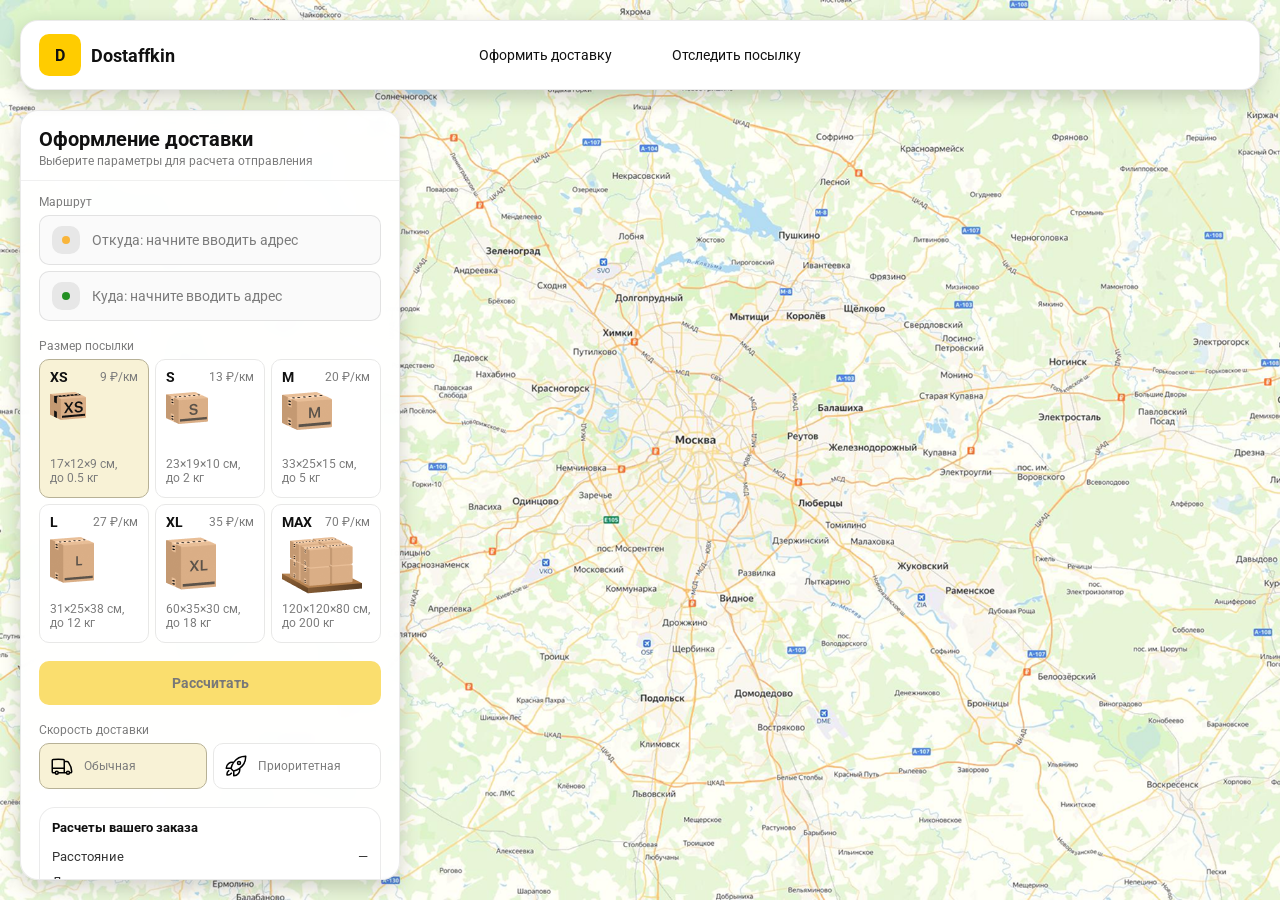
==== order.html @ ed42c5ac "Add files via upload" ====
<!doctype html>
<html lang="ru">

<head>
    <meta charset="utf-8" />
    <meta name="viewport" content="width=device-width,initial-scale=1,maximum-scale=1,user-scalable=0" />
    <title>Оформление доставки</title>

    <link rel="stylesheet" href="styles/base.css" />
    <link rel="stylesheet" href="styles/base_adaptive.css" />

    <link rel="stylesheet" href="styles/order.css" />
    <link rel="stylesheet" href="styles/order_adaptive.css" />
</head>

<body>
    <div id="map"></div>
    <header class="header">
        <a class="header-brand" href="./index.html">
            <div class="header-logo">D</div>
            <div class="header-title">Dostaffkin</div>
        </a>
        <nav class="header-menu">
            <a class="header-link" href="./order.html">Оформить <span>доставку</span></a>
            <a class="header-link" href="./track.html">Отследить <span>посылку</span></a>
        </nav>
    </header>

    <aside class="main" id="sidebar">
        <div class="main-header">
            <div class="main-title">Оформление доставки</div>
            <div class="main-text">Выберите параметры для расчета отправления</div>
        </div>
        <div class="main-content">
            <div class="main-route">
                <div class="main-block-title">Маршрут</div>
                <div class="main-fields">
                    <div class="main-field" id="fromField">
                        <div class="main-pin"></div>
                        <input id="from" placeholder="Откуда: начните вводить адрес" autocomplete="off" />
                        <div class="main-ac" id="fromAc" role="listbox" aria-label="Подсказки адресов"></div>
                    </div>

                    <div class="main-field" id="toField">
                        <div class="main-pin"></div>
                        <input id="to" placeholder="Куда: начните вводить адрес" autocomplete="off" />
                        <div class="main-ac" id="toAc" role="listbox" aria-label="Подсказки адресов"></div>
                    </div>
                </div>
            </div>
            <div class="main-package">
                <div class="main-block-title">Размер посылки</div>

                <div class="main-sizes">
                    <div class="main-size-card is-active" data-value="xs">
                        <div class="main-size-top">
                            <div class="main-size-label">XS</div>
                            <div class="main-size-rate">9 ₽/км</div>
                        </div>
                        <div class="main-size-media">
                            <img src="images/sizes/xs.png" alt="Короб XS" />
                        </div>
                        <div class="main-size-description">17×12×9 см,<br>до 0.5 кг</div>
                    </div>

                    <div class="main-size-card" data-value="s">
                        <div class="main-size-top">
                            <div class="main-size-label">S</div>
                            <div class="main-size-rate">13 ₽/км</div>
                        </div>
                        <div class="main-size-media">
                            <img src="images/sizes/s.png" alt="Короб S" />
                        </div>
                        <div class="main-size-description">23×19×10 см,<br>до 2 кг</div>
                    </div>

                    <div class="main-size-card" data-value="m">
                        <div class="main-size-top">
                            <div class="main-size-label">M</div>
                            <div class="main-size-rate">20 ₽/км</div>
                        </div>
                        <div class="main-size-media">
                            <img src="images/sizes/m.png" alt="Короб M" />
                        </div>
                        <div class="main-size-description">33×25×15 см,<br>до 5 кг</div>
                    </div>

                    <div class="main-size-card" data-value="l">
                        <div class="main-size-top">
                            <div class="main-size-label">L</div>
                            <div class="main-size-rate">27 ₽/км</div>
                        </div>
                        <div class="main-size-media">
                            <img src="images/sizes/l.png" alt="Короб L" />
                        </div>
                        <div class="main-size-description">31×25×38 см,<br>до 12 кг</div>
                    </div>

                    <div class="main-size-card" data-value="xl">
                        <div class="main-size-top">
                            <div class="main-size-label">XL</div>
                            <div class="main-size-rate">35 ₽/км</div>
                        </div>
                        <div class="main-size-media">
                            <img src="images/sizes/xl.png" alt="Короб XL" />
                        </div>
                        <div class="main-size-description">60×35×30 см,<br>до 18 кг</div>
                    </div>

                    <div class="main-size-card" data-value="max">
                        <div class="main-size-top">
                            <div class="main-size-label">MAX</div>
                            <div class="main-size-rate">70 ₽/км</div>
                        </div>
                        <div class="main-size-media main-size-media-palleta">
                            <img src="images/sizes/max.png" alt="Паллета" />
                        </div>
                        <div class="main-size-description">120×120×80 см,<br>до 200 кг</div>
                    </div>
                </div>
            </div>
            <div class="main-calculate-block">
                <button id="calc" class="button calculate-button" type="button" disabled>Рассчитать</button>
            </div>
            <div class="main-speed">
                <div class="main-block-title">Скорость доставки</div>

                <div class="main-speeds">
                    <div class="main-speed-card is-active" data-value="regular">
                        <img class="main-speed-media" src="images/icons/regular.svg" alt="Regular" />
                        <div class="main-speed-description">Обычная</div>
                    </div>
                    <div class="main-speed-card" data-value="fast">
                        <img class="main-speed-media" src="images/icons/fast.svg" alt="Fast" />
                        <div class="main-speed-description">Приоритетная</div>  
                    </div>

                </div>
            </div>
            <div class="main-result" id="result">
                <div class="main-result-title">Расчеты вашего заказа</div>
                <div class="main-result-lines">
                    <div class="main-result-line"><span>Расстояние</span><span id="distanceValue">—</span></div>
                    <div class="main-result-line"><span>Доставим через</span><span id="durationValue">—</span></div>
                    <div class="main-result-line"><span>Тариф</span><span id="rateValue">—</span></div>
                </div>
                <div class="main-price">
                    <div class="main-price-label">Итого</div>
                    <div class="main-price-value" id="totalValue">—</div>
                </div>
            </div>
            <div class="main-order-box">
                <div class="main-order-form" id="orderForm">
                    <div class="main-order-title">Оформление доставки</div>
                    <div class="main-block-info-row">
                        <div class="main-block-title">Контакты</div>
                        <div class="order-fields">
                            <div class="main-field">
                                <input id="customerName" placeholder="Ваше имя" autocomplete="off" />
                            </div>
                            <div class="main-field">
                                <input id="customerPhone" placeholder="Ваш телефон" autocomplete="off"
                                    inputmode="tel" />
                            </div>
                        </div>
                    </div>
                    <div class="main-block-info-row extra-info">
                        <div class="main-block-title">Дополнительная информация</div>
                        <div class="main-field textarea">
                            <textarea id="comment" placeholder="Детали доставки и комментарии"></textarea>
                        </div>
                    </div>
                    <button id="submit" class="button main-submit-request" type="button" disabled>Отправить
                        заявку
                    </button>
                </div>

                <div class="main-order-success" id="orderSuccess">
                    <div class="main-success-icon">✓</div>
                    <div class="main-success-title">Заявка отправлена!</div>
                    <div class="main-success-title">Номер отправления – <span id="orderId"></span></div>
                    <div class="main-success-subtitle">Мы скоро свяжемся с вами</div>
                </div>
            </div>
        </div>
    </aside>
</body>

</html>
---- styles/base.css ----
*, *::before, *::after {
    box-sizing: border-box;
}

@font-face {
    font-family: "Roboto";
    src: url("../fonts/Roboto-Regular.ttf");
    font-weight: normal;
}

@font-face {
    font-family: "Roboto";
    src: url("../fonts/Roboto-Bold.ttf");
    font-weight: bold;
}

@font-face {
    font-family: "Roboto";
    src: url("../fonts/Roboto-Medium.ttf");
    font-weight: 500;
}

html, body {
    margin: 0;
    color: #111111;
    font-family: "Roboto", sans-serif;
}

body {
    background: #FDFDFD;
}

.header {
    border-radius: 18px;
    box-shadow: 0 7px 20px 0 #0000002E;
    backdrop-filter: blur(10px);
    background: #ffffff;
    left: 20px;
    border: 1px solid rgba(0, 0, 0, 0.08);
    position: fixed;
    right: 20px;
    top: 20px;
    padding: 14px 18px;
    height: 70px;
    display: flex;
    align-items: center;
    z-index: 6;
}

.header-brand {
    display: flex;
    align-items: center;
    text-decoration: none;
    gap: 10px;
}

.header-logo {
    width: 42px;
    height: 42px;
    border-radius: 10px;
    background: #FFCC00;
    display: grid;
    place-items: center;
    font-weight: bold;
    color: #111;
}

.header-title {
    font-size: 18px;
    font-weight: bold;
    color: #111111;
    text-decoration: none;
}

.header-menu {
    display: flex;
    align-items: center;
    gap: 60px;
    margin: 0;
    position: absolute;
    left: 50%;
    transform: translateX(-50%);
}

.header-link {
    font-size: 14px;
    color: #111111;
    text-decoration: none;
}

.button {
    border: 0;
    outline: none;
    height: 44px;
    border-radius: 10px;
    font-size: 14px;
    font-weight: bold;
    cursor: pointer;
    font-family: inherit;
    transition: transform .08s ease, opacity .12s ease;
    background: #ffcc00;
    color: #111111;
    text-align: center;
    text-decoration: none;
}

.button:hover {
    background-color: #E5BC19;
}

.button:disabled {
    cursor: not-allowed;
    background-color: #FADE6E;
    color: #787878;
    transform: none;
}

.button.button-white {
    background: #ffffff;
    border: 1px solid #111111;
}

.button.button-white:hover {
    background: rgb(241 241 241);
}

.main-field {
    display: flex;
    align-items: center;
    margin-top: 6px;
    gap: 10px;
    border: 1px solid #1111111A;
    background: #FAFAFA;
    border-radius: 10px;
    padding: 10px 12px;
    position: relative;
    box-sizing: border-box;
    height: 50px;
}

.main-field.textarea {
    height: auto;
}

.main-pin {
    width: 28px;
    height: 28px;
    border-radius: 10px;
    background: rgba(17, 17, 17, 0.08);
    display: grid;
    place-items: center;
    flex: 0 0 auto;
    position: relative;
}

.main-pin::before {
    content: "";
    width: 8px;
    height: 8px;
    border-radius: 999px;
    background: orange;
    opacity: .75;
    display: block;
}

.main-field:last-child .main-pin::before {
    background: green;
    opacity: .85;
}

input, textarea {
    width: 100%;
    border: 0;
    outline: none;
    background: transparent;
    font-size: 14px;
    color: #111111;
    font-family: inherit;
}

textarea {
    resize: vertical;
    min-height: 72px;
    padding: 2px 0;
}

input::placeholder, textarea::placeholder {
    color: #7C7C7C;
}

.main-field:focus-within {
    border-color: rgba(0, 0, 0, 0.20);
    box-shadow: 0 0 0 4px rgba(255, 204, 0, 0.35);
    background: rgba(255, 255, 255, 0.75);
}
---- styles/base_adaptive.css ----
@media (max-width: 767px) {
    .header {
        left: 10px;
        right: 10px;
        top: 10px;
    }

    .header-link span {
        display: none;
    }

    .header-menu {
        gap: 20px;
        justify-content: flex-start;
        margin: 0 0 0 30px;
        position: static;
        transform: none;
    }
}

@media (max-width: 420px) {
    .header-title {
        display: none;
    }
}

@media (max-width: 374px) {
    .header-menu {
        gap: 10px;
        margin: 0 0 0 10px;
    }
}
---- styles/order.css ----
#map {
    background-image: url("../images/map.png");
    background-size: cover;
    position: fixed;
    inset: 0;
}

.main {
    border-radius: 18px;
    box-shadow: 0 7px 20px 0 #0000002E;
    backdrop-filter: blur(10px);
    background: rgba(255, 255, 255, 0.96);
    left: 20px;
    border: 1px solid rgba(0, 0, 0, 0.08);
    position: fixed;
    top: 110px;
    bottom: 20px;
    width: 380px;
    display: flex;
    flex-direction: column;
    overflow: hidden;
    z-index: 5;
}

.main-header {
    padding: 18px 18px 12px 18px;
    border-bottom: 1px solid rgba(0, 0, 0, 0.06);
    display: flex;
    flex-direction: column;
}

.main-title {
    font-size: 20px;
    line-height: 100%;
    font-weight: bold;
}

.main-text {
    font-size: 12px;
    margin-top: 5px;
    color: #7C7C7C;
}

.main-content {
    padding: 14px 18px 18px 18px;
    overflow: auto;
    scrollbar-width: none;
    display: flex;
    flex-direction: column;
    gap: 18px;
    flex: 1;
}

.main-block-title {
    font-size: 12px;
    color: #7C7C7C;
}

.main-route .main-block-title,
.main-package .main-block-title {
    margin-bottom: 6px;
}

.main-sizes {
    display: grid;
    gap: 6px;
    grid-template-columns: repeat(3, 1fr);
}

.main-size-card {
    border: 1px solid #E8E8E7;
    background: #FFFFFF;
    border-radius: 10px;
    padding: 10px;
    cursor: pointer;
    user-select: none;
    transition: transform .08s ease, border-color .12s ease, background .12s ease;
    min-height: 139px;
}

.main-size-card:hover {
    transform: translateY(-1px);
}

.main-size-card.is-active {
    background-color: #F8F2D6;
    border-color: #B7B196;
}

.main-size-top {
    display: flex;
    align-items: center;
    justify-content: space-between;
}

.main-size-label {
    font-weight: bold;
    font-size: 14px;
    color: #111111;
    line-height: 100%;
}

.main-size-rate {
    font-size: 12px;
    color: #7C7C7C;
    line-height: 100%;
}

.main-size-media {
    margin-top: 8px;
    height: 57px;
}

.main-size-description {
    margin-top: 8px;
    font-size: 12px;
    color: #7C7C7C;
    line-height: 1.2;
}

.calculate-button {
    width: 100%;
}

.main-result {
    border: 1px solid rgba(0, 0, 0, 0.08);
    background: rgba(255, 255, 255, 0.75);
    border-radius: 16px;
    padding: 12px;
    line-height: 1.25;
}

.main-result-title {
    font-weight: bold;
    font-size: 13px;
    color: #111111;
    margin-bottom: 13px;
}

.main-result-lines {
    gap: 8px;
    display: flex;
    flex-direction: column;
}

.main-result-line {
    font-size: 13px;
    color: rgba(17, 17, 17, 0.85);
    display: flex;
    justify-content: space-between;
}

.main-price {
    margin-top: 18px;
    padding-top: 10px;
    border-top: 1px dashed rgba(0, 0, 0, 0.12);
    display: flex;
    align-items: baseline;
    justify-content: space-between;
}

.main-price-label {
    font-size: 12px;
    color: rgba(17, 17, 17, 0.55);
}

.main-price-value {
    font-size: 20px;
    font-weight: bold;
    color: #111111;
    letter-spacing: -0.3px;
}

.main-order-box {
    background: #ffffff;
    border: 1px solid #E8E8E7;
    border-radius: 10px;
    padding: 12px;
}

.main-order-title {
    margin-bottom: 8px;
    font-weight: bold;
    font-size: 14px;
    color: #111111;
}

.main-block-info {
    display: flex;
    flex-direction: column;
    gap: 6px;
}

.order-fields {
    display: grid;
    grid-template-columns: 1fr 1fr;
    column-gap: 10px;
    margin-top: 6px;
}

.main-block-info-row.extra-info {
    display: block;
    margin-top: 13px;
}

.main-submit-request {
    width: 100%;
    margin-top: 6px;
}

.main-order-success {
    display: none;
    text-align: center;
    padding: 22px 12px;
    gap: 12px;
}

.main-order-success.is-visible {
    display: flex;
    flex-direction: column;
    align-items: center;
}

.main-success-icon {
    width: 56px;
    height: 56px;
    border-radius: 50%;
    background: #16a34a;
    color: #ffffff;
    display: grid;
    place-items: center;
    font-size: 30px;
}

.main-success-title {
    font-size: 14px;
    font-weight: bold;
    color: #111111;
}

.main-success-subtitle {
    font-size: 12px;
    color: rgba(17, 17, 17, 0.55);
    line-height: 1.3;
}

.main-speed .main-block-title {
    margin-bottom: 6px;
}

.main-speeds {
    display: grid;
    gap: 6px;
    grid-template-columns: repeat(2, 1fr);
}

.main-speed-card {
    border: 1px solid #E8E8E7;
    background: #FFFFFF;
    border-radius: 10px;
    padding: 10px;
    cursor: pointer;
    user-select: none;
    transition: transform .08s ease, border-color .12s ease, background .12s ease;
    display: flex;
    align-items: center;
    gap: 10px;
}

.main-speed-card:hover {
    transform: translateY(-1px);
}

.main-speed-card.is-active {
    background-color: #F8F2D6;
    border-color: #B7B196;
}

.main-speed-description {
    font-size: 12px;
    color: #7C7C7C;
    line-height: 1.2;
}
---- styles/order_adaptive.css ----
@media (max-width: 767px) {
    .main {
        left: 10px;
        right: 10px;
        top: 50%;
        bottom: 12px;
        width: auto;
        max-width: none;
    }
}

@media (max-width: 420px) {
    .main-sizes {
        grid-template-columns: repeat(2, 1fr);
    }
}
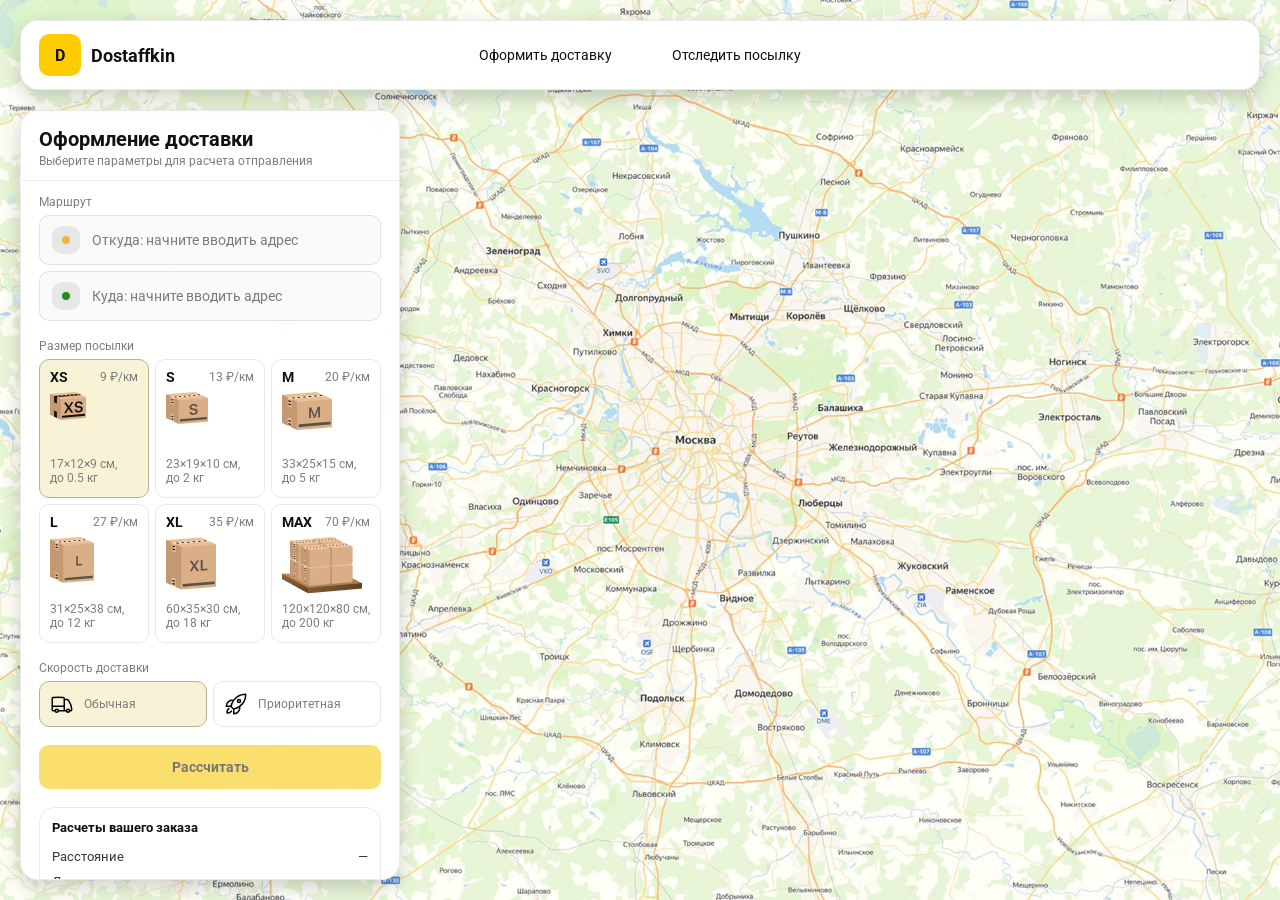
==== commit eb9ed1d2: "Update order.html" ====
--- a/order.html
+++ b/order.html
@@ -119,10 +119,7 @@
                     </div>
                 </div>
             </div>
-            <div class="main-calculate-block">
-                <button id="calc" class="button calculate-button" type="button" disabled>Рассчитать</button>
-            </div>
-            <div class="main-speed">
+             <div class="main-speed">
                 <div class="main-block-title">Скорость доставки</div>
 
                 <div class="main-speeds">
@@ -136,6 +133,9 @@
                     </div>
 
                 </div>
+            </div>
+            <div class="main-calculate-block">
+                <button id="calc" class="button calculate-button" type="button" disabled>Рассчитать</button>
             </div>
             <div class="main-result" id="result">
                 <div class="main-result-title">Расчеты вашего заказа</div>
@@ -186,4 +186,4 @@
     </aside>
 </body>
 
-</html>+</html>
